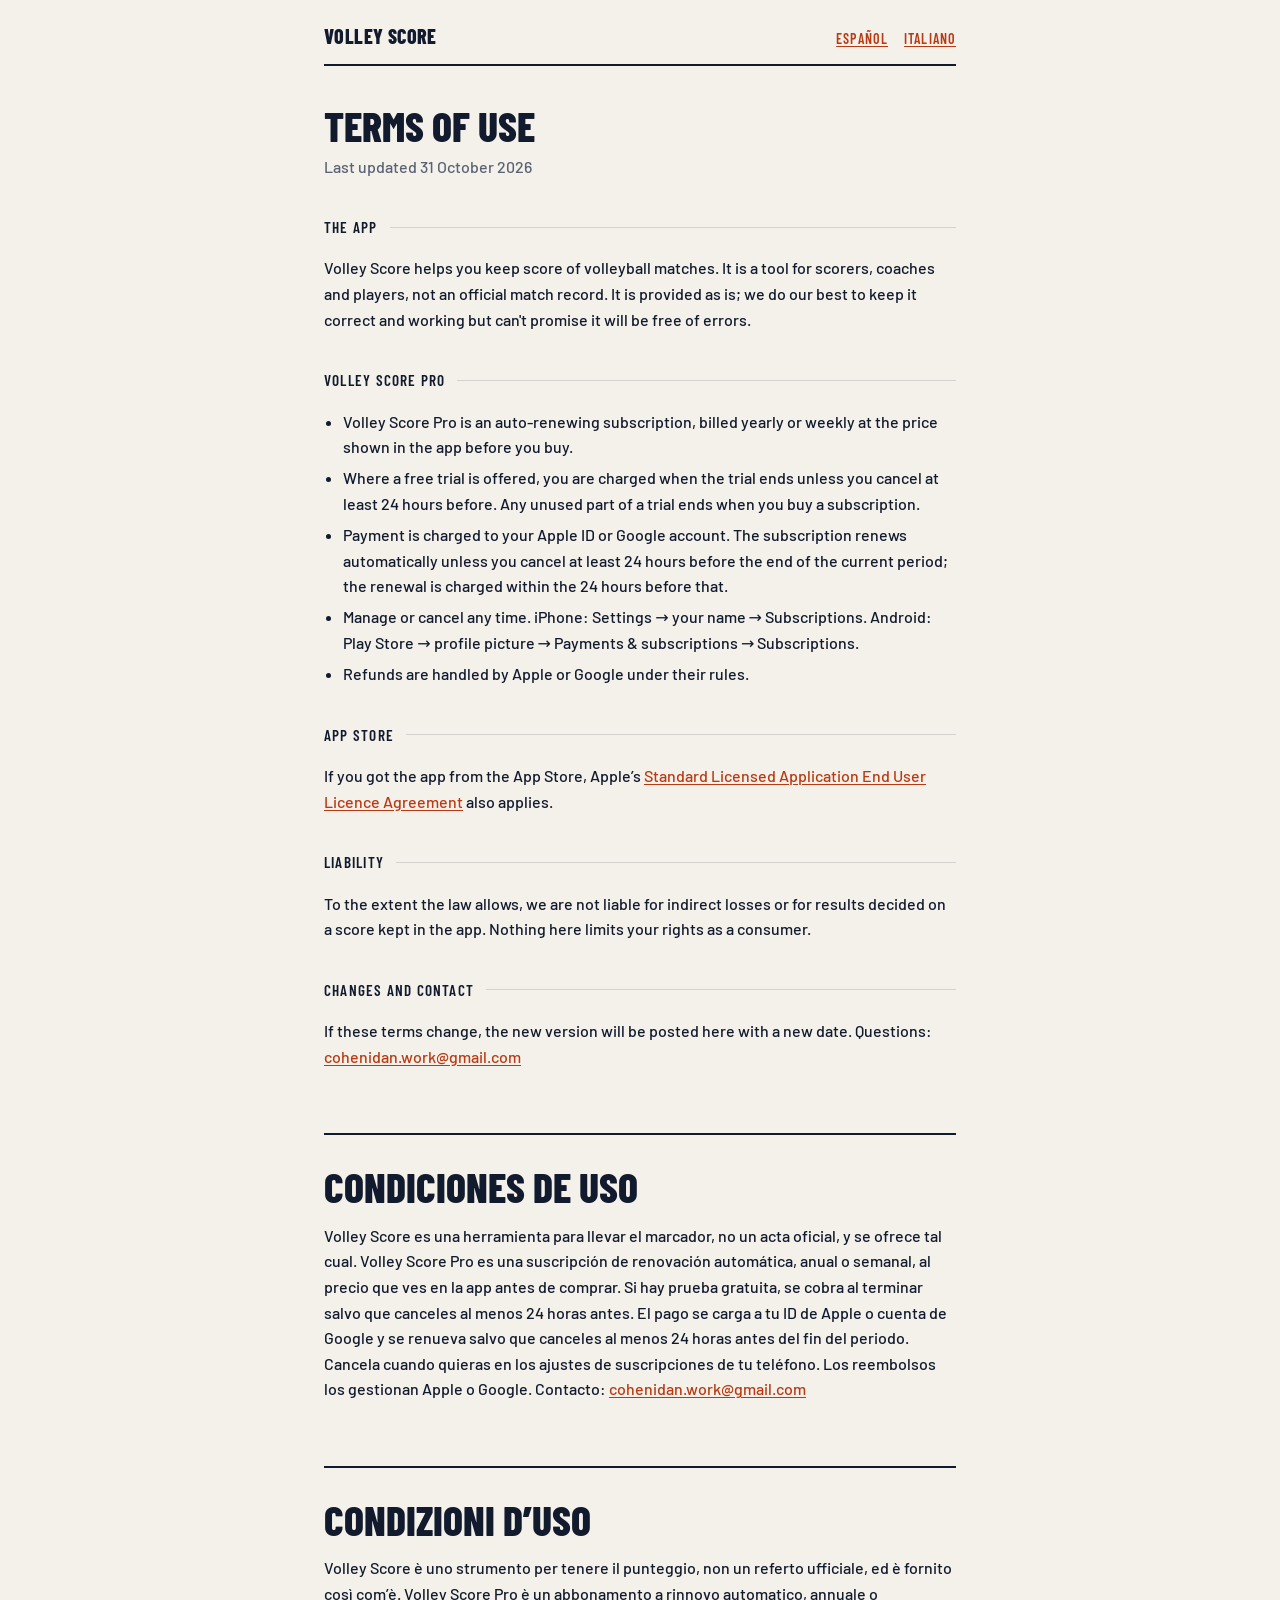
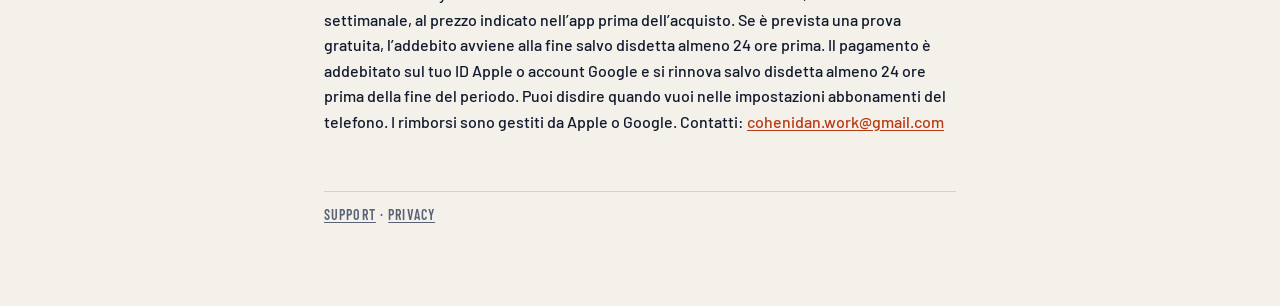
==== terms.html @ 8432fa19 "Volley Score support, privacy and terms pages" ====
<!doctype html>
<html lang="en">
<head>
<meta charset="utf-8">
<meta name="viewport" content="width=device-width, initial-scale=1">
<title>Terms of Use — Volley Score</title>
<link rel="preconnect" href="https://fonts.googleapis.com">
<link rel="preconnect" href="https://fonts.gstatic.com" crossorigin>
<link href="https://fonts.googleapis.com/css2?family=Barlow+Condensed:wght@600;800&family=Barlow:wght@400;500;600&display=swap" rel="stylesheet">
<link rel="stylesheet" href="style.css">
</head>
<body>
<header><a class="mark" href="./">Volley Score</a><nav><a href="#es">Español</a><a href="#it">Italiano</a></nav></header>

<h1>Terms of Use</h1>
<p class="sub">Last updated 31 October 2026</p>

<h2>The app</h2>
<p>Volley Score helps you keep score of volleyball matches. It is a tool for scorers, coaches and players, not
an official match record. It is provided as is; we do our best to keep it correct and working but can't
promise it will be free of errors.</p>

<h2>Volley Score Pro</h2>
<ul>
  <li>Volley Score Pro is an auto-renewing subscription, billed yearly or weekly at the price shown in the app
      before you buy.</li>
  <li>Where a free trial is offered, you are charged when the trial ends unless you cancel at least 24 hours
      before. Any unused part of a trial ends when you buy a subscription.</li>
  <li>Payment is charged to your Apple ID or Google account. The subscription renews automatically unless you
      cancel at least 24 hours before the end of the current period; the renewal is charged within the 24
      hours before that.</li>
  <li>Manage or cancel any time. iPhone: Settings → your name → Subscriptions. Android: Play Store → profile
      picture → Payments &amp; subscriptions → Subscriptions.</li>
  <li>Refunds are handled by Apple or Google under their rules.</li>
</ul>

<h2>App Store</h2>
<p>If you got the app from the App Store, Apple’s
<a href="https://www.apple.com/legal/internet-services/itunes/dev/stdeula/">Standard Licensed Application
End User Licence Agreement</a> also applies.</p>

<h2>Liability</h2>
<p>To the extent the law allows, we are not liable for indirect losses or for results decided on a score kept
in the app. Nothing here limits your rights as a consumer.</p>

<h2>Changes and contact</h2>
<p>If these terms change, the new version will be posted here with a new date. Questions:
<a href="mailto:cohenidan.work@gmail.com?subject=Volley%20Score">cohenidan.work@gmail.com</a></p>

<hr id="es">
<h1 lang="es">Condiciones de uso</h1>
<div lang="es">
<p>Volley Score es una herramienta para llevar el marcador, no un acta oficial, y se ofrece tal cual.
Volley Score Pro es una suscripción de renovación automática, anual o semanal, al precio que ves en la app
antes de comprar. Si hay prueba gratuita, se cobra al terminar salvo que canceles al menos 24 horas antes. El
pago se carga a tu ID de Apple o cuenta de Google y se renueva salvo que canceles al menos 24 horas antes del
fin del periodo. Cancela cuando quieras en los ajustes de suscripciones de tu teléfono. Los reembolsos los
gestionan Apple o Google. Contacto: <a href="mailto:cohenidan.work@gmail.com">cohenidan.work@gmail.com</a></p>
</div>

<hr id="it">
<h1 lang="it">Condizioni d’uso</h1>
<div lang="it">
<p>Volley Score è uno strumento per tenere il punteggio, non un referto ufficiale, ed è fornito così com’è.
Volley Score Pro è un abbonamento a rinnovo automatico, annuale o settimanale, al prezzo indicato nell’app
prima dell’acquisto. Se è prevista una prova gratuita, l’addebito avviene alla fine salvo disdetta almeno 24
ore prima. Il pagamento è addebitato sul tuo ID Apple o account Google e si rinnova salvo disdetta almeno 24
ore prima della fine del periodo. Puoi disdire quando vuoi nelle impostazioni abbonamenti del telefono. I
rimborsi sono gestiti da Apple o Google. Contatti: <a href="mailto:cohenidan.work@gmail.com">cohenidan.work@gmail.com</a></p>
</div>

<footer><a href="./">Support</a> · <a href="privacy.html">Privacy</a></footer>
</body>
</html>
---- style.css ----
:root { color-scheme: light; --paper: #F4F1EA; --ink: #121A2E; --soft: #5A6275; --rule: rgba(18,26,46,.14);
        --court: #E4572E; --deep: #B93A12; --net: #0B0F1A; }
* { box-sizing: border-box; }
body { max-width: 42rem; margin: 0 auto; padding: 1.25rem 1.25rem 5rem; background: var(--paper); color: var(--ink);
       font: 500 16px/1.6 Barlow, system-ui, sans-serif; }
header { display: flex; justify-content: space-between; align-items: baseline; padding-bottom: .75rem;
         border-bottom: 2px solid var(--ink); margin-bottom: 2.5rem; }
header nav a { margin-left: 1rem; }
.mark, h1, h2, header nav a, footer, dt { font-family: "Barlow Condensed", Barlow, sans-serif; }
.mark { font-weight: 800; font-size: 1.25rem; text-transform: uppercase; letter-spacing: .02em; color: var(--ink);
        text-decoration: none; }
header nav a, footer { text-transform: uppercase; letter-spacing: .08em; font-weight: 600; font-size: .875rem; }
h1 { font-weight: 800; text-transform: uppercase; font-size: 2.6rem; line-height: .95; margin: 0 0 .5rem; }
h2 { font-weight: 600; text-transform: uppercase; letter-spacing: .08em; font-size: .95rem; margin: 2.25rem 0 .6rem;
     display: flex; gap: .75rem; align-items: center; }
h2::after { content: ""; flex: 1; height: 1px; background: var(--rule); }
.sub { color: var(--soft); margin: 0 0 1.75rem; }
a { color: var(--deep); text-underline-offset: 2px; }
ul { padding-left: 1.2rem; }
li { margin: .35rem 0; }
dl { margin: 0; }
dt { font-weight: 600; text-transform: uppercase; letter-spacing: .06em; margin-top: 1.25rem; }
dd { margin: .2rem 0 0; color: var(--ink); }
hr { border: 0; border-top: 2px solid var(--ink); margin: 4rem 0 2rem; }
footer { margin-top: 3.5rem; padding-top: .75rem; border-top: 1px solid var(--rule); color: var(--soft); }
footer a { color: var(--soft); }
.court { display: flex; aspect-ratio: 2 / 1; border: 3px solid var(--ink); margin-bottom: 2rem; }
.court span { flex: 1; display: grid; place-items: center; color: #fff; font: 800 clamp(3rem, 16vw, 6rem)/1
              "Barlow Condensed", sans-serif; font-variant-numeric: tabular-nums; }
.court span:first-child { background: #D62828; }
.court span:last-child { background: #1D4ED8; }
.court i { width: 14px; background: var(--net); }
@media (max-width: 30rem) { h1 { font-size: 2.1rem; } }
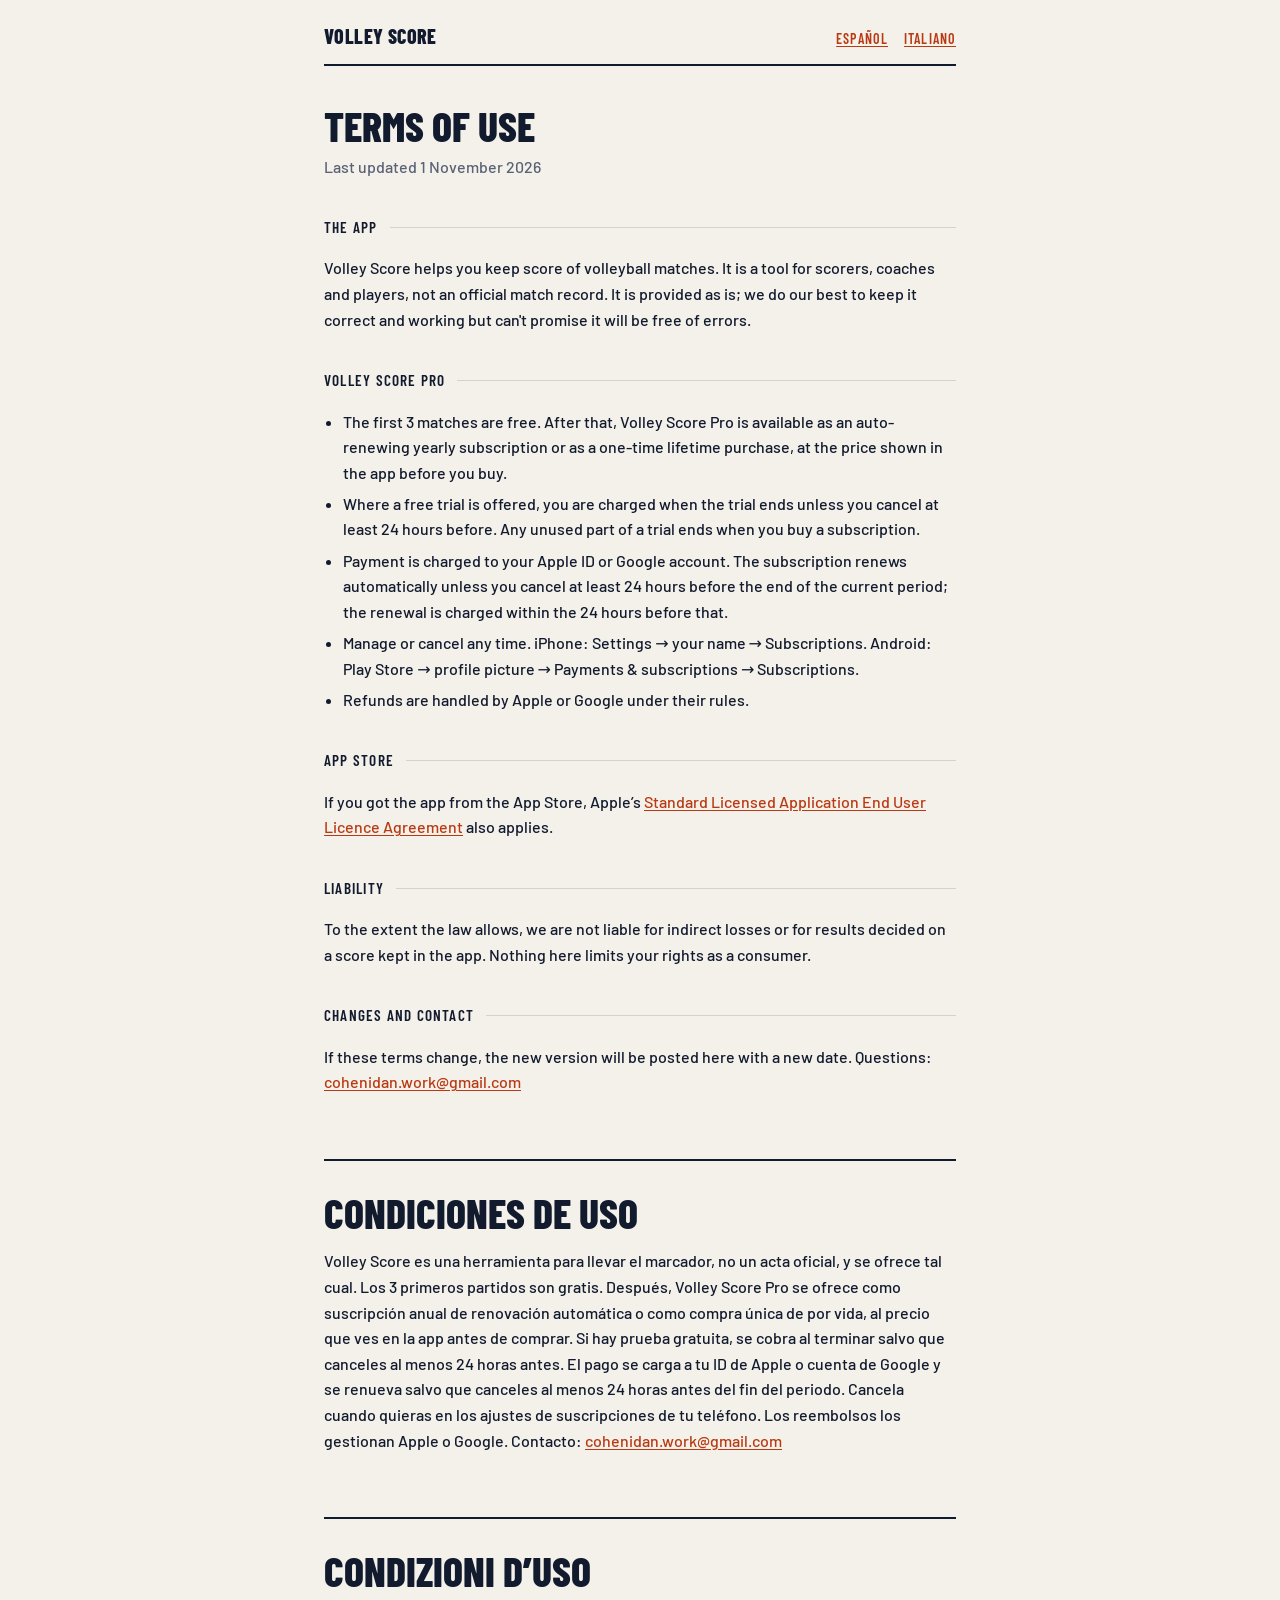
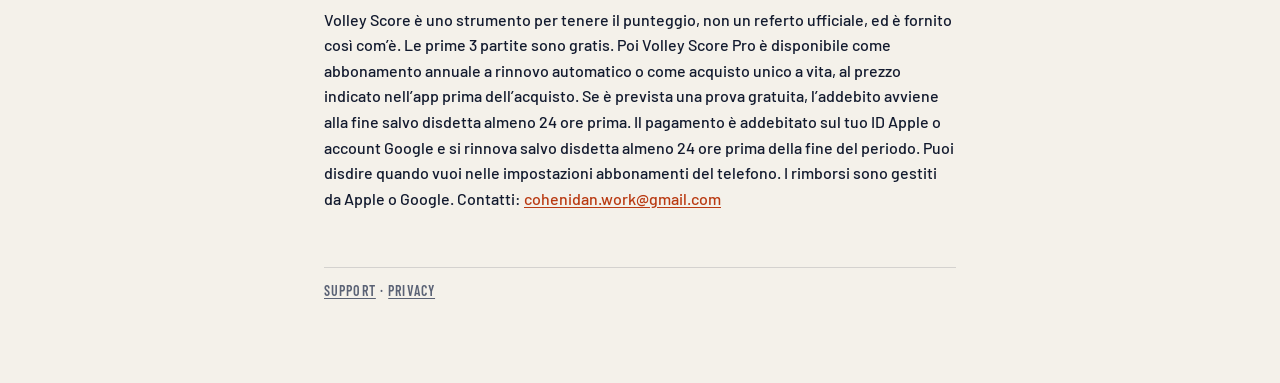
==== commit 48cedba7: "Terms: 3 free matches, yearly or lifetime Pro" ====
--- a/terms.html
+++ b/terms.html
@@ -13,7 +13,7 @@
 <header><a class="mark" href="./">Volley Score</a><nav><a href="#es">Español</a><a href="#it">Italiano</a></nav></header>
 
 <h1>Terms of Use</h1>
-<p class="sub">Last updated 31 October 2026</p>
+<p class="sub">Last updated 1 November 2026</p>
 
 <h2>The app</h2>
 <p>Volley Score helps you keep score of volleyball matches. It is a tool for scorers, coaches and players, not
@@ -22,8 +22,8 @@
 
 <h2>Volley Score Pro</h2>
 <ul>
-  <li>Volley Score Pro is an auto-renewing subscription, billed yearly or weekly at the price shown in the app
-      before you buy.</li>
+  <li>The first 3 matches are free. After that, Volley Score Pro is available as an auto-renewing yearly
+      subscription or as a one-time lifetime purchase, at the price shown in the app before you buy.</li>
   <li>Where a free trial is offered, you are charged when the trial ends unless you cancel at least 24 hours
       before. Any unused part of a trial ends when you buy a subscription.</li>
   <li>Payment is charged to your Apple ID or Google account. The subscription renews automatically unless you
@@ -51,8 +51,8 @@
 <h1 lang="es">Condiciones de uso</h1>
 <div lang="es">
 <p>Volley Score es una herramienta para llevar el marcador, no un acta oficial, y se ofrece tal cual.
-Volley Score Pro es una suscripción de renovación automática, anual o semanal, al precio que ves en la app
-antes de comprar. Si hay prueba gratuita, se cobra al terminar salvo que canceles al menos 24 horas antes. El
+Los 3 primeros partidos son gratis. Después, Volley Score Pro se ofrece como suscripción anual de renovación
+automática o como compra única de por vida, al precio que ves en la app antes de comprar. Si hay prueba gratuita, se cobra al terminar salvo que canceles al menos 24 horas antes. El
 pago se carga a tu ID de Apple o cuenta de Google y se renueva salvo que canceles al menos 24 horas antes del
 fin del periodo. Cancela cuando quieras en los ajustes de suscripciones de tu teléfono. Los reembolsos los
 gestionan Apple o Google. Contacto: <a href="mailto:cohenidan.work@gmail.com">cohenidan.work@gmail.com</a></p>
@@ -62,8 +62,8 @@
 <h1 lang="it">Condizioni d’uso</h1>
 <div lang="it">
 <p>Volley Score è uno strumento per tenere il punteggio, non un referto ufficiale, ed è fornito così com’è.
-Volley Score Pro è un abbonamento a rinnovo automatico, annuale o settimanale, al prezzo indicato nell’app
-prima dell’acquisto. Se è prevista una prova gratuita, l’addebito avviene alla fine salvo disdetta almeno 24
+Le prime 3 partite sono gratis. Poi Volley Score Pro è disponibile come abbonamento annuale a rinnovo
+automatico o come acquisto unico a vita, al prezzo indicato nell’app prima dell’acquisto. Se è prevista una prova gratuita, l’addebito avviene alla fine salvo disdetta almeno 24
 ore prima. Il pagamento è addebitato sul tuo ID Apple o account Google e si rinnova salvo disdetta almeno 24
 ore prima della fine del periodo. Puoi disdire quando vuoi nelle impostazioni abbonamenti del telefono. I
 rimborsi sono gestiti da Apple o Google. Contatti: <a href="mailto:cohenidan.work@gmail.com">cohenidan.work@gmail.com</a></p>
